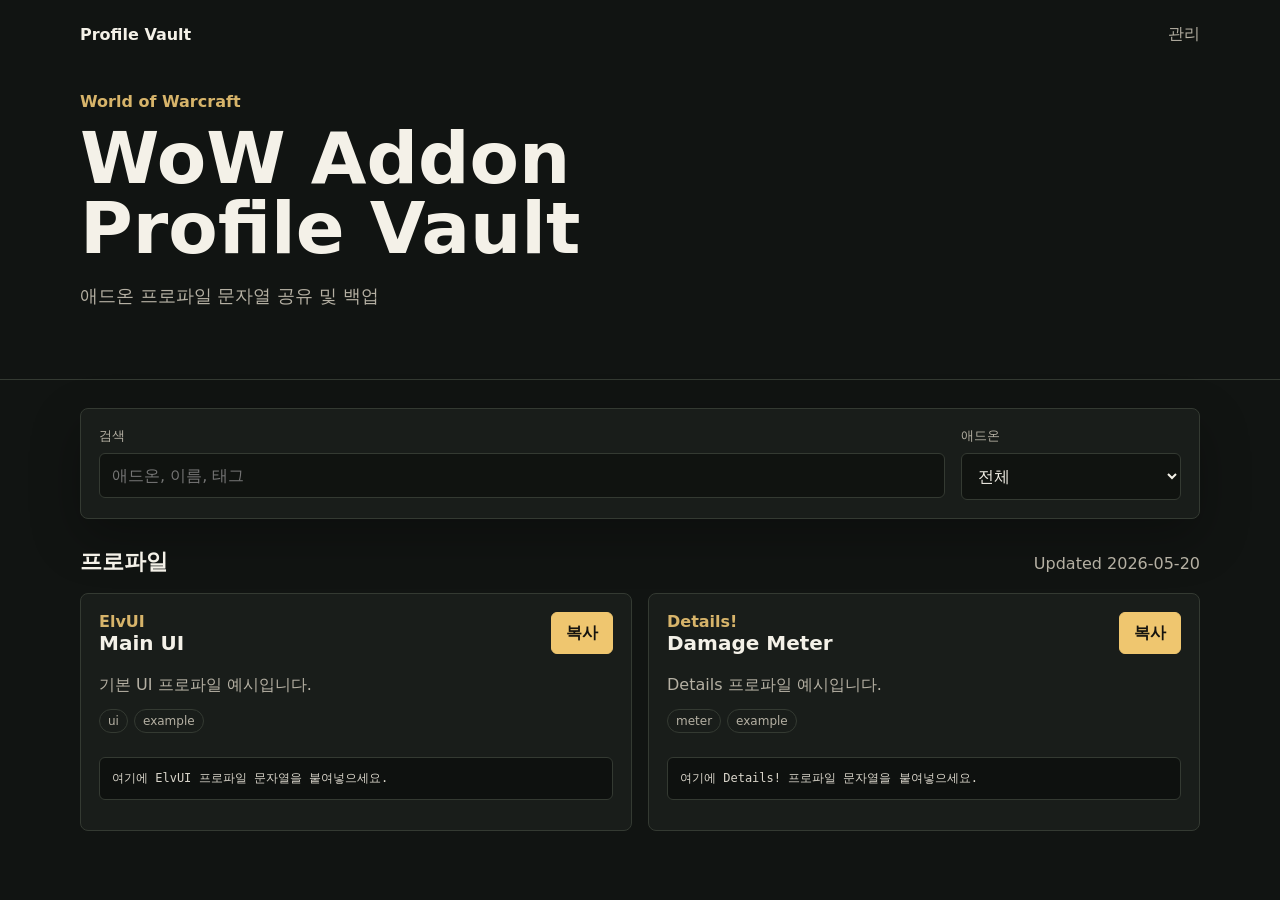
==== index.html @ 618953b2 "Create-WoW-profile-vault-skeleton" ====
<!doctype html>
<html lang="ko">
  <head>
    <meta charset="utf-8">
    <meta name="viewport" content="width=device-width, initial-scale=1">
    <title>WoW Addon Profile Vault</title>
    <link rel="stylesheet" href="assets/styles.css">
    <script defer src="assets/app.js"></script>
  </head>
  <body>
    <header class="site-header">
      <nav class="topbar" aria-label="주요 메뉴">
        <a class="brand" href="index.html">Profile Vault</a>
        <a class="nav-link" href="admin.html">관리</a>
      </nav>
      <section class="hero">
        <div>
          <p class="eyebrow">World of Warcraft</p>
          <h1 id="site-title">애드온 프로파일 보관함</h1>
          <p id="site-subtitle">ElvUI, Details!, DBM, 편집 모드 프로파일을 한곳에서 복사하세요.</p>
        </div>
        <a id="download-link" class="button primary hidden" href="#" target="_blank" rel="noreferrer">백업 다운로드</a>
      </section>
    </header>

    <main class="layout">
      <section class="toolbar" aria-label="검색 및 필터">
        <label class="search-field">
          <span>검색</span>
          <input id="search-input" type="search" placeholder="애드온, 이름, 태그">
        </label>
        <label class="select-field">
          <span>애드온</span>
          <select id="addon-filter">
            <option value="">전체</option>
          </select>
        </label>
      </section>

      <section>
        <div class="section-heading">
          <h2>프로파일</h2>
          <p id="updated-at"></p>
        </div>
        <div id="profile-list" class="profile-grid"></div>
        <p id="empty-state" class="empty hidden">조건에 맞는 프로파일이 없습니다.</p>
      </section>
    </main>
  </body>
</html>
---- assets/styles.css ----
:root {
  color-scheme: dark;
  --bg: #111412;
  --panel: #191d1a;
  --panel-strong: #20261f;
  --text: #f4f1e8;
  --muted: #b5b0a3;
  --line: #343a32;
  --accent: #d7b46a;
  --accent-strong: #efc66f;
  --danger: #e16f5f;
  --shadow: 0 18px 50px rgba(0, 0, 0, 0.28);
  font-family: Inter, ui-sans-serif, system-ui, -apple-system, BlinkMacSystemFont, "Segoe UI", sans-serif;
}

* {
  box-sizing: border-box;
}

body {
  margin: 0;
  background: var(--bg);
  color: var(--text);
}

a {
  color: inherit;
}

button,
input,
select,
textarea {
  font: inherit;
}

.site-header {
  min-height: 380px;
  background:
    linear-gradient(90deg, rgba(17, 20, 18, 0.92), rgba(17, 20, 18, 0.5)),
    url("https://images.unsplash.com/photo-1511512578047-dfb367046420?auto=format&fit=crop&w=1800&q=80");
  background-position: center;
  background-size: cover;
  border-bottom: 1px solid var(--line);
}

.site-header.compact {
  min-height: 270px;
}

.topbar,
.hero,
.layout {
  width: min(1120px, calc(100% - 32px));
  margin: 0 auto;
}

.topbar {
  height: 68px;
  display: flex;
  align-items: center;
  justify-content: space-between;
}

.brand {
  font-weight: 800;
  text-decoration: none;
  letter-spacing: 0;
}

.nav-link {
  color: var(--muted);
  text-decoration: none;
}

.hero {
  min-height: 300px;
  display: flex;
  align-items: center;
  justify-content: space-between;
  gap: 24px;
  padding-bottom: 34px;
}

.compact .hero {
  min-height: 190px;
}

.eyebrow {
  color: var(--accent);
  font-weight: 700;
  margin: 0 0 12px;
}

h1,
h2,
p {
  margin-top: 0;
}

h1 {
  max-width: 760px;
  font-size: clamp(38px, 6vw, 72px);
  line-height: 0.98;
  margin-bottom: 18px;
}

h2 {
  font-size: 22px;
  margin-bottom: 0;
}

.hero p:not(.eyebrow) {
  max-width: 680px;
  color: var(--muted);
  font-size: 18px;
  line-height: 1.6;
  margin-bottom: 0;
}

.layout {
  padding: 28px 0 60px;
}

.toolbar,
.panel {
  background: var(--panel);
  border: 1px solid var(--line);
  border-radius: 8px;
  box-shadow: var(--shadow);
}

.toolbar {
  display: grid;
  grid-template-columns: 1fr 220px;
  gap: 16px;
  padding: 18px;
  margin-bottom: 28px;
}

label span {
  display: block;
  color: var(--muted);
  font-size: 13px;
  margin-bottom: 8px;
}

input,
select,
textarea {
  width: 100%;
  color: var(--text);
  background: #101310;
  border: 1px solid var(--line);
  border-radius: 6px;
  padding: 12px 12px;
  outline: none;
}

textarea {
  resize: vertical;
  min-height: 180px;
  font-family: "Cascadia Mono", Consolas, monospace;
  line-height: 1.45;
}

input:focus,
select:focus,
textarea:focus {
  border-color: var(--accent);
}

.section-heading {
  display: flex;
  align-items: baseline;
  justify-content: space-between;
  gap: 16px;
  margin-bottom: 16px;
}

.section-heading p {
  color: var(--muted);
  margin-bottom: 0;
}

.profile-grid {
  display: grid;
  grid-template-columns: repeat(auto-fit, minmax(290px, 1fr));
  gap: 16px;
}

.profile-card {
  display: grid;
  gap: 12px;
  background: var(--panel);
  border: 1px solid var(--line);
  border-radius: 8px;
  padding: 18px;
}

.profile-card header {
  display: flex;
  align-items: flex-start;
  justify-content: space-between;
  gap: 14px;
}

.profile-card h3 {
  margin: 0 0 6px;
  font-size: 20px;
}

.profile-card .addon {
  color: var(--accent);
  font-weight: 700;
}

.profile-card p {
  color: var(--muted);
  line-height: 1.5;
  margin-bottom: 0;
}

.profile-body {
  max-height: 130px;
  overflow: hidden;
  color: #d9d5ca;
  background: #0e110f;
  border: 1px solid var(--line);
  border-radius: 6px;
  padding: 12px;
  white-space: pre-wrap;
  word-break: break-all;
  font-family: "Cascadia Mono", Consolas, monospace;
  font-size: 12px;
}

.tags {
  display: flex;
  flex-wrap: wrap;
  gap: 6px;
}

.tag {
  color: var(--muted);
  border: 1px solid var(--line);
  border-radius: 999px;
  padding: 4px 8px;
  font-size: 12px;
}

.button {
  min-height: 42px;
  display: inline-flex;
  align-items: center;
  justify-content: center;
  gap: 8px;
  color: var(--text);
  background: var(--panel-strong);
  border: 1px solid var(--line);
  border-radius: 6px;
  padding: 0 14px;
  cursor: pointer;
  text-decoration: none;
  white-space: nowrap;
}

.button:hover {
  border-color: var(--accent);
}

.button.primary {
  color: #15130f;
  background: var(--accent-strong);
  border-color: var(--accent-strong);
  font-weight: 800;
}

.button.danger {
  color: var(--danger);
}

.hidden {
  display: none !important;
}

.empty {
  color: var(--muted);
  padding: 32px;
  text-align: center;
  border: 1px dashed var(--line);
  border-radius: 8px;
}

.admin-layout {
  display: grid;
  gap: 18px;
}

.panel {
  padding: 18px;
}

.form-grid {
  display: grid;
  grid-template-columns: repeat(2, minmax(0, 1fr));
  gap: 16px;
}

.wide,
.actions {
  grid-column: 1 / -1;
}

.actions {
  display: flex;
  flex-wrap: wrap;
  gap: 10px;
}

.admin-list {
  display: grid;
  gap: 10px;
}

.admin-item {
  width: 100%;
  display: flex;
  align-items: center;
  justify-content: space-between;
  gap: 16px;
  color: var(--text);
  background: #101310;
  border: 1px solid var(--line);
  border-radius: 6px;
  padding: 14px;
  text-align: left;
  cursor: pointer;
}

.admin-item strong {
  display: block;
}

.admin-item span {
  color: var(--muted);
}

@media (max-width: 760px) {
  .hero {
    align-items: flex-start;
    justify-content: flex-end;
    flex-direction: column;
  }

  .toolbar,
  .form-grid {
    grid-template-columns: 1fr;
  }

  .section-heading {
    align-items: flex-start;
    flex-direction: column;
  }
}
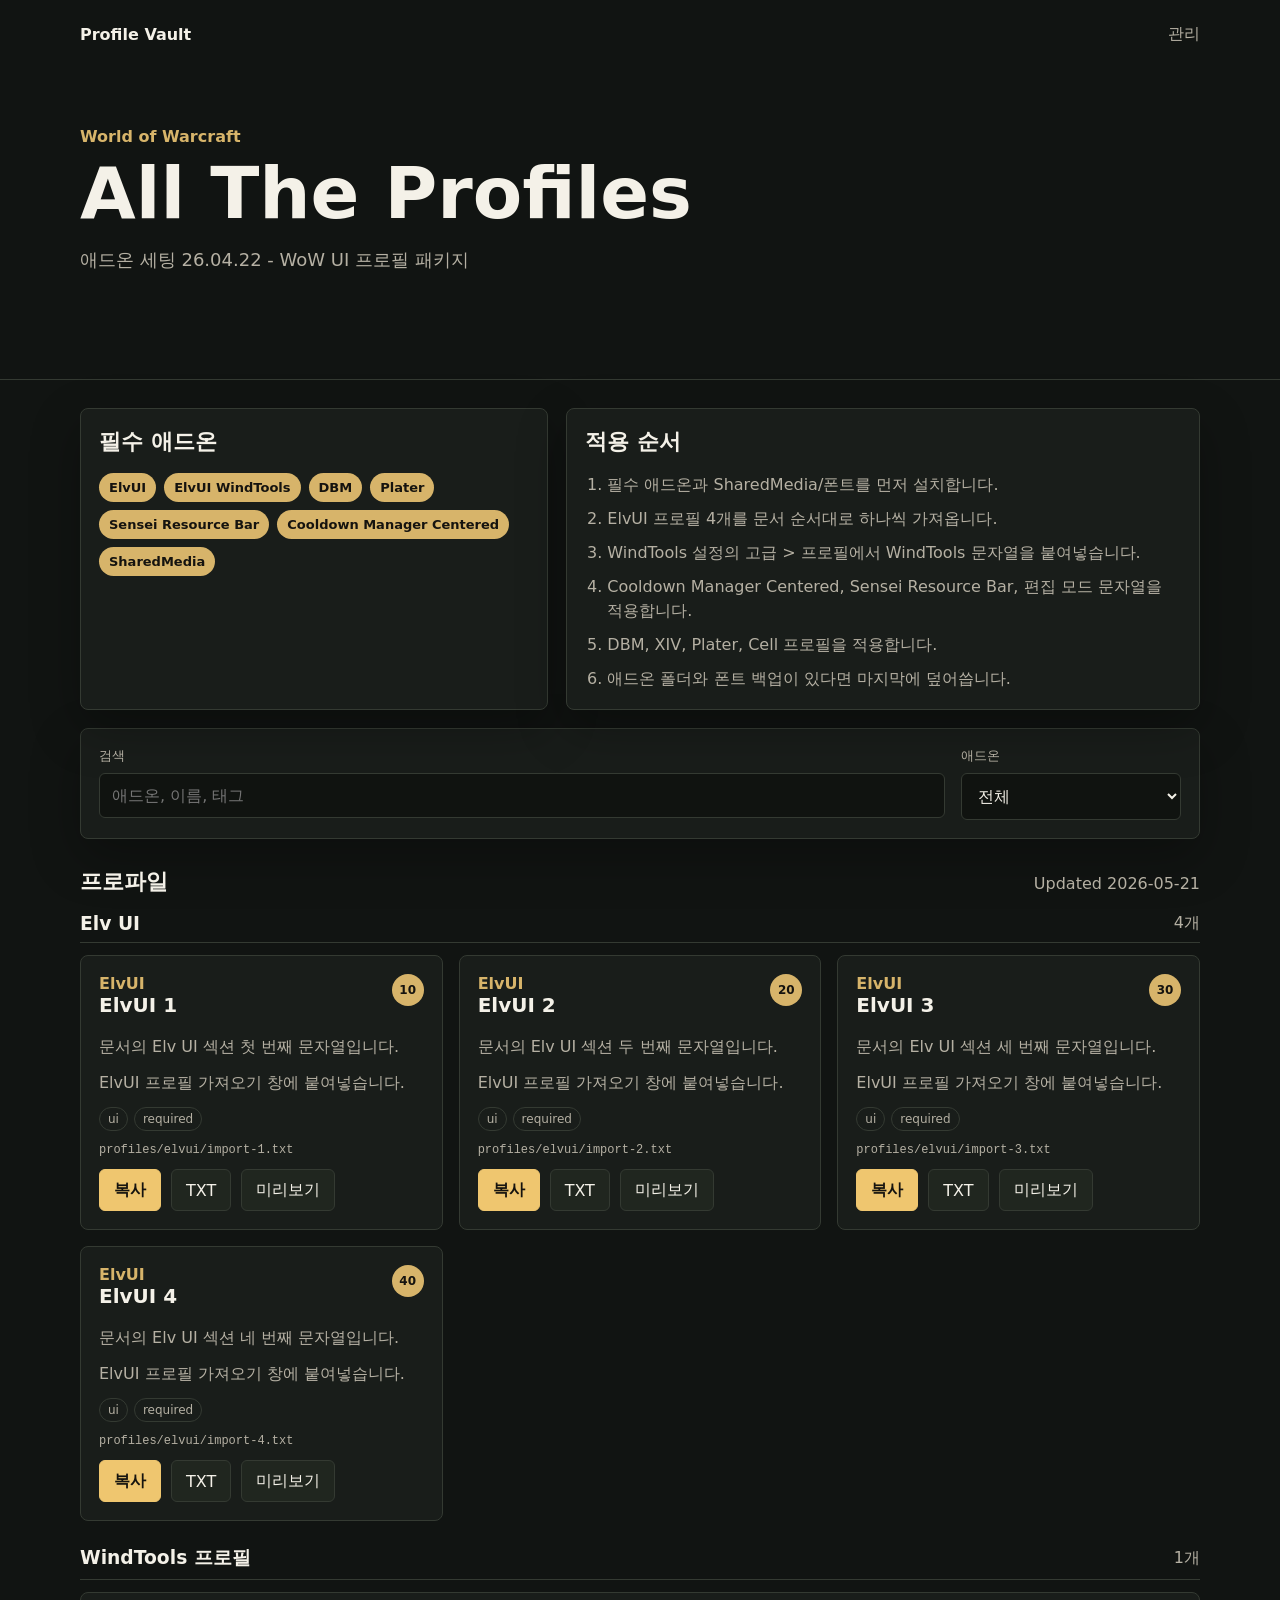
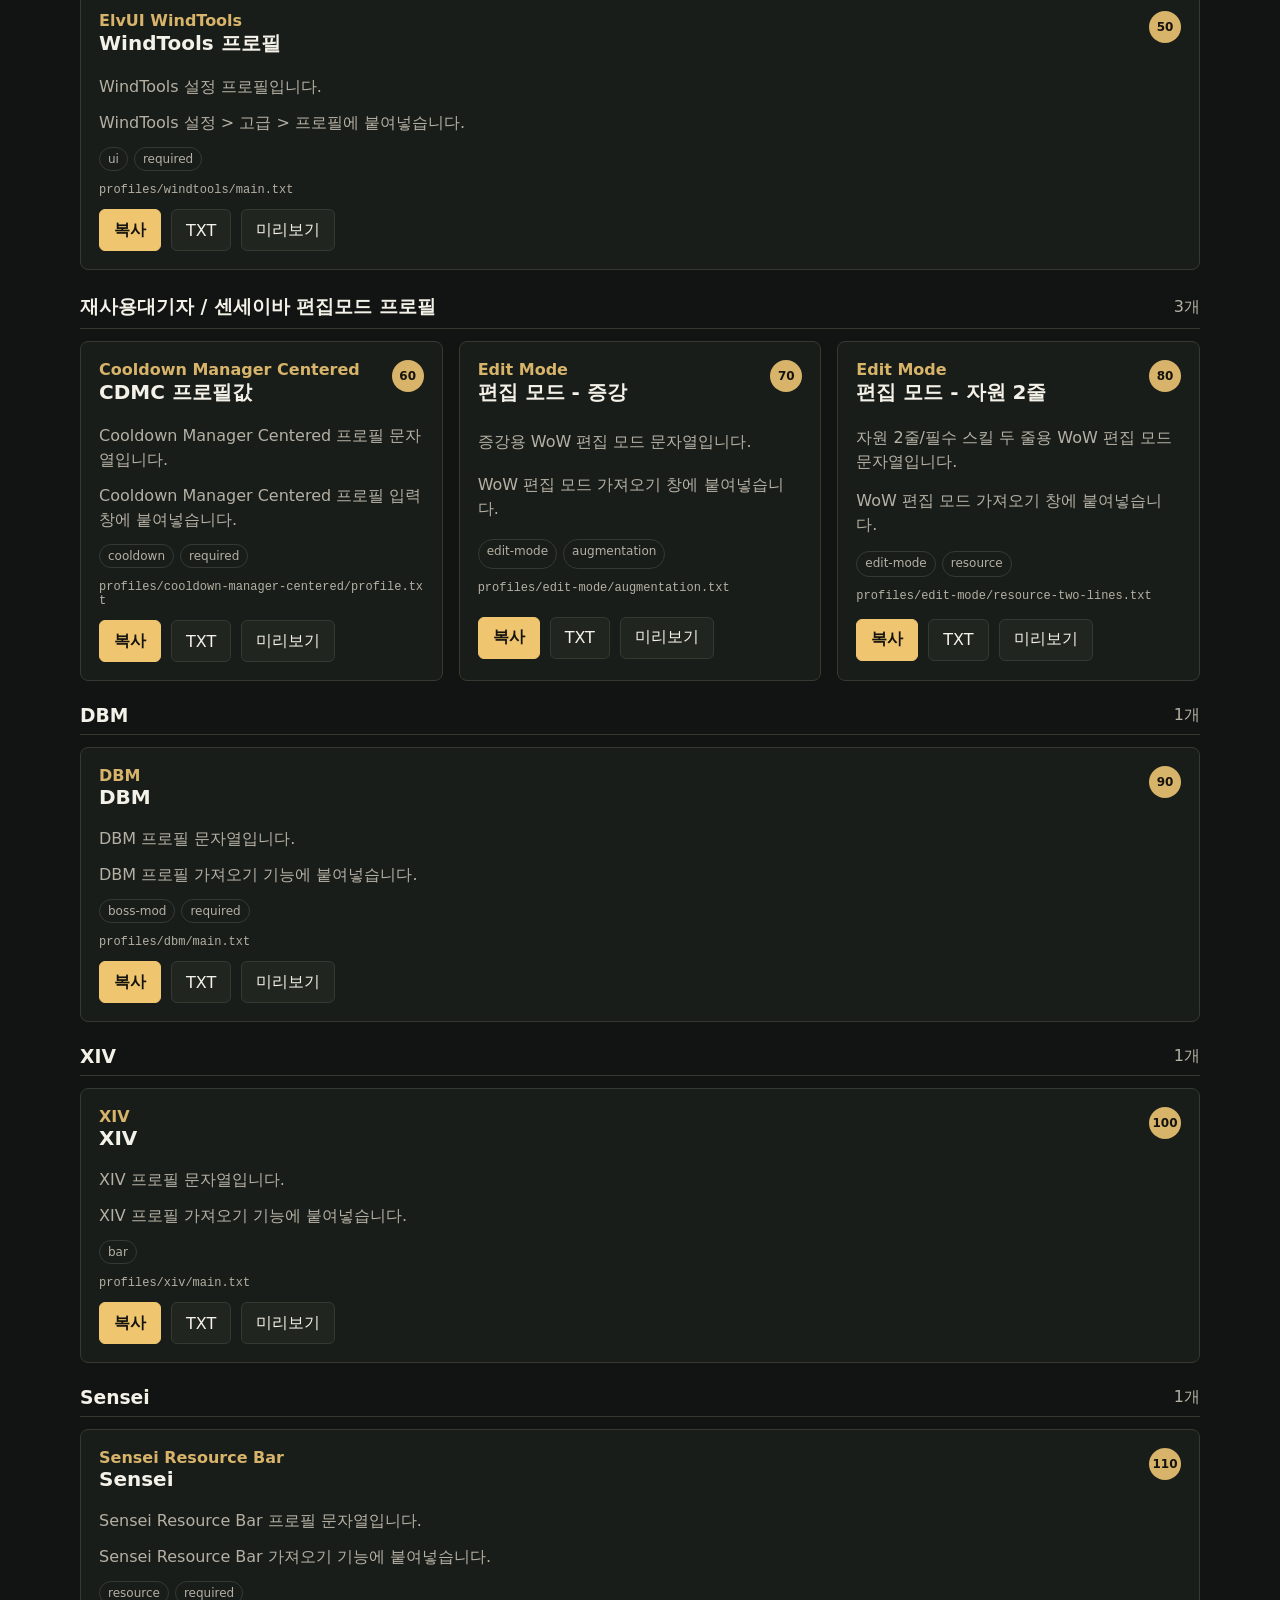
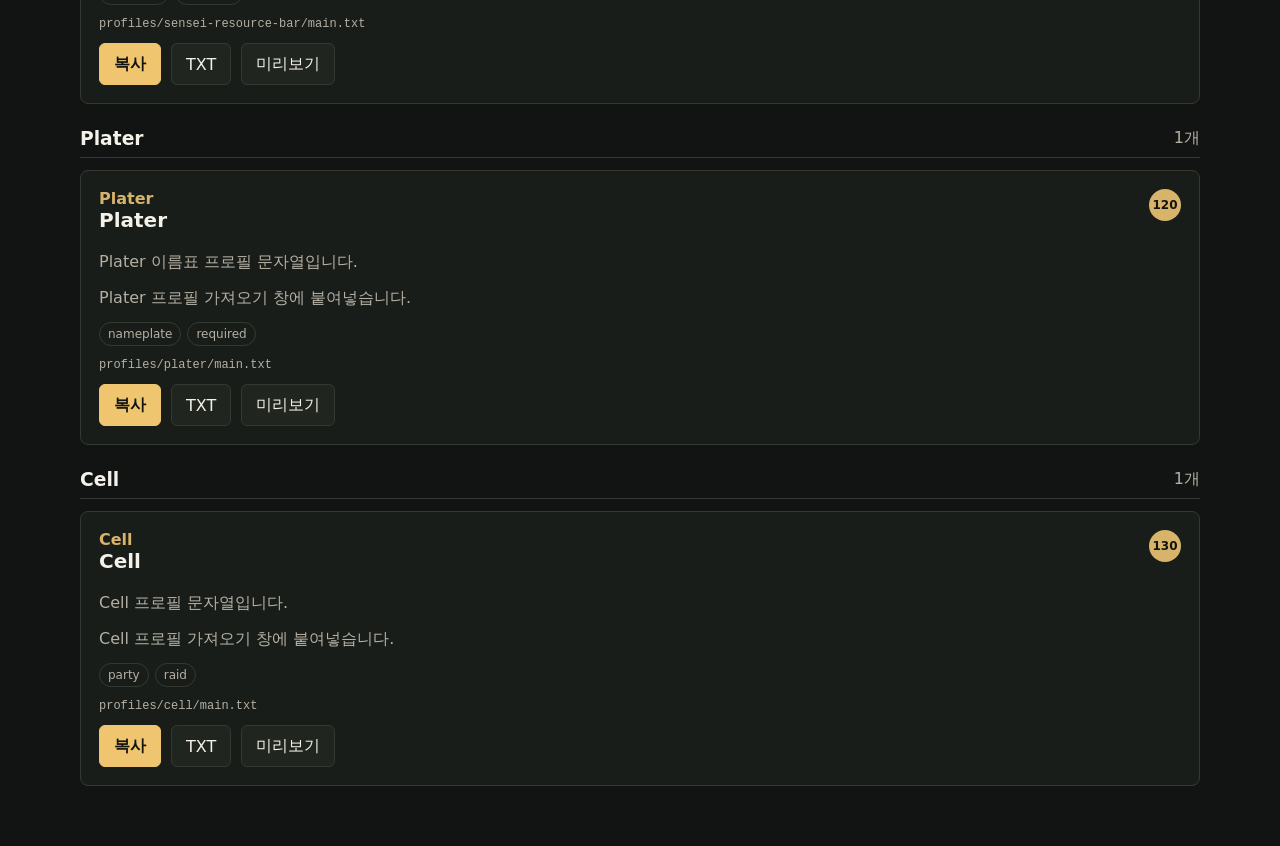
==== commit c9ce5d3d: "Add-document-based-site-structure" ====
--- a/index.html
+++ b/index.html
@@ -24,6 +24,21 @@
     </header>
 
     <main class="layout">
+      <section class="setup-overview">
+        <div class="overview-block">
+          <div class="section-heading">
+            <h2>필수 애드온</h2>
+          </div>
+          <div id="required-addons" class="pill-list"></div>
+        </div>
+        <div class="overview-block">
+          <div class="section-heading">
+            <h2>적용 순서</h2>
+          </div>
+          <ol id="apply-order" class="step-list"></ol>
+        </div>
+      </section>
+
       <section class="toolbar" aria-label="검색 및 필터">
         <label class="search-field">
           <span>검색</span>
--- a/assets/styles.css
+++ b/assets/styles.css
@@ -110,6 +110,11 @@
   margin-bottom: 0;
 }
 
+h3,
+h4 {
+  margin-top: 0;
+}
+
 .hero p:not(.eyebrow) {
   max-width: 680px;
   color: var(--muted);
@@ -128,6 +133,45 @@
   border: 1px solid var(--line);
   border-radius: 8px;
   box-shadow: var(--shadow);
+}
+
+.setup-overview {
+  display: grid;
+  grid-template-columns: minmax(0, 0.85fr) minmax(0, 1.15fr);
+  gap: 18px;
+  margin-bottom: 18px;
+}
+
+.overview-block {
+  background: var(--panel);
+  border: 1px solid var(--line);
+  border-radius: 8px;
+  padding: 18px;
+  box-shadow: var(--shadow);
+}
+
+.pill-list {
+  display: flex;
+  flex-wrap: wrap;
+  gap: 8px;
+}
+
+.pill {
+  color: #15130f;
+  background: var(--accent);
+  border-radius: 999px;
+  padding: 7px 10px;
+  font-size: 13px;
+  font-weight: 800;
+}
+
+.step-list {
+  display: grid;
+  gap: 10px;
+  margin: 0;
+  padding-left: 22px;
+  color: var(--muted);
+  line-height: 1.5;
 }
 
 .toolbar {
@@ -185,6 +229,33 @@
 
 .profile-grid {
   display: grid;
+  gap: 24px;
+}
+
+.profile-group {
+  display: grid;
+  gap: 12px;
+}
+
+.group-heading {
+  display: flex;
+  align-items: center;
+  justify-content: space-between;
+  border-bottom: 1px solid var(--line);
+  padding-bottom: 8px;
+}
+
+.group-heading h3 {
+  margin-bottom: 0;
+}
+
+.group-heading span,
+.instruction {
+  color: var(--muted);
+}
+
+.profile-grid-inner {
+  display: grid;
   grid-template-columns: repeat(auto-fit, minmax(290px, 1fr));
   gap: 16px;
 }
@@ -205,7 +276,7 @@
   gap: 14px;
 }
 
-.profile-card h3 {
+.profile-card h4 {
   margin: 0 0 6px;
   font-size: 20px;
 }
@@ -213,6 +284,19 @@
 .profile-card .addon {
   color: var(--accent);
   font-weight: 700;
+}
+
+.order-badge {
+  min-width: 32px;
+  height: 32px;
+  display: inline-flex;
+  align-items: center;
+  justify-content: center;
+  color: #15130f;
+  background: var(--accent);
+  border-radius: 50%;
+  font-size: 12px;
+  font-weight: 900;
 }
 
 .profile-card p {
@@ -235,6 +319,18 @@
   font-size: 12px;
 }
 
+.profile-body:not(.hidden) {
+  max-height: 260px;
+  overflow: auto;
+}
+
+.profile-meta {
+  color: var(--muted);
+  font-family: "Cascadia Mono", Consolas, monospace;
+  font-size: 12px;
+  word-break: break-all;
+}
+
 .tags {
   display: flex;
   flex-wrap: wrap;
@@ -318,6 +414,15 @@
   gap: 10px;
 }
 
+.compact-actions {
+  align-items: center;
+}
+
+.file-field {
+  display: block;
+  margin-top: 16px;
+}
+
 .admin-list {
   display: grid;
   gap: 10px;
@@ -344,6 +449,15 @@
 
 .admin-item span {
   color: var(--muted);
+}
+
+.admin-item small {
+  display: block;
+  color: var(--muted);
+  font-family: "Cascadia Mono", Consolas, monospace;
+  font-size: 12px;
+  margin-top: 5px;
+  word-break: break-all;
 }
 
 @media (max-width: 760px) {
@@ -354,6 +468,7 @@
   }
 
   .toolbar,
+  .setup-overview,
   .form-grid {
     grid-template-columns: 1fr;
   }
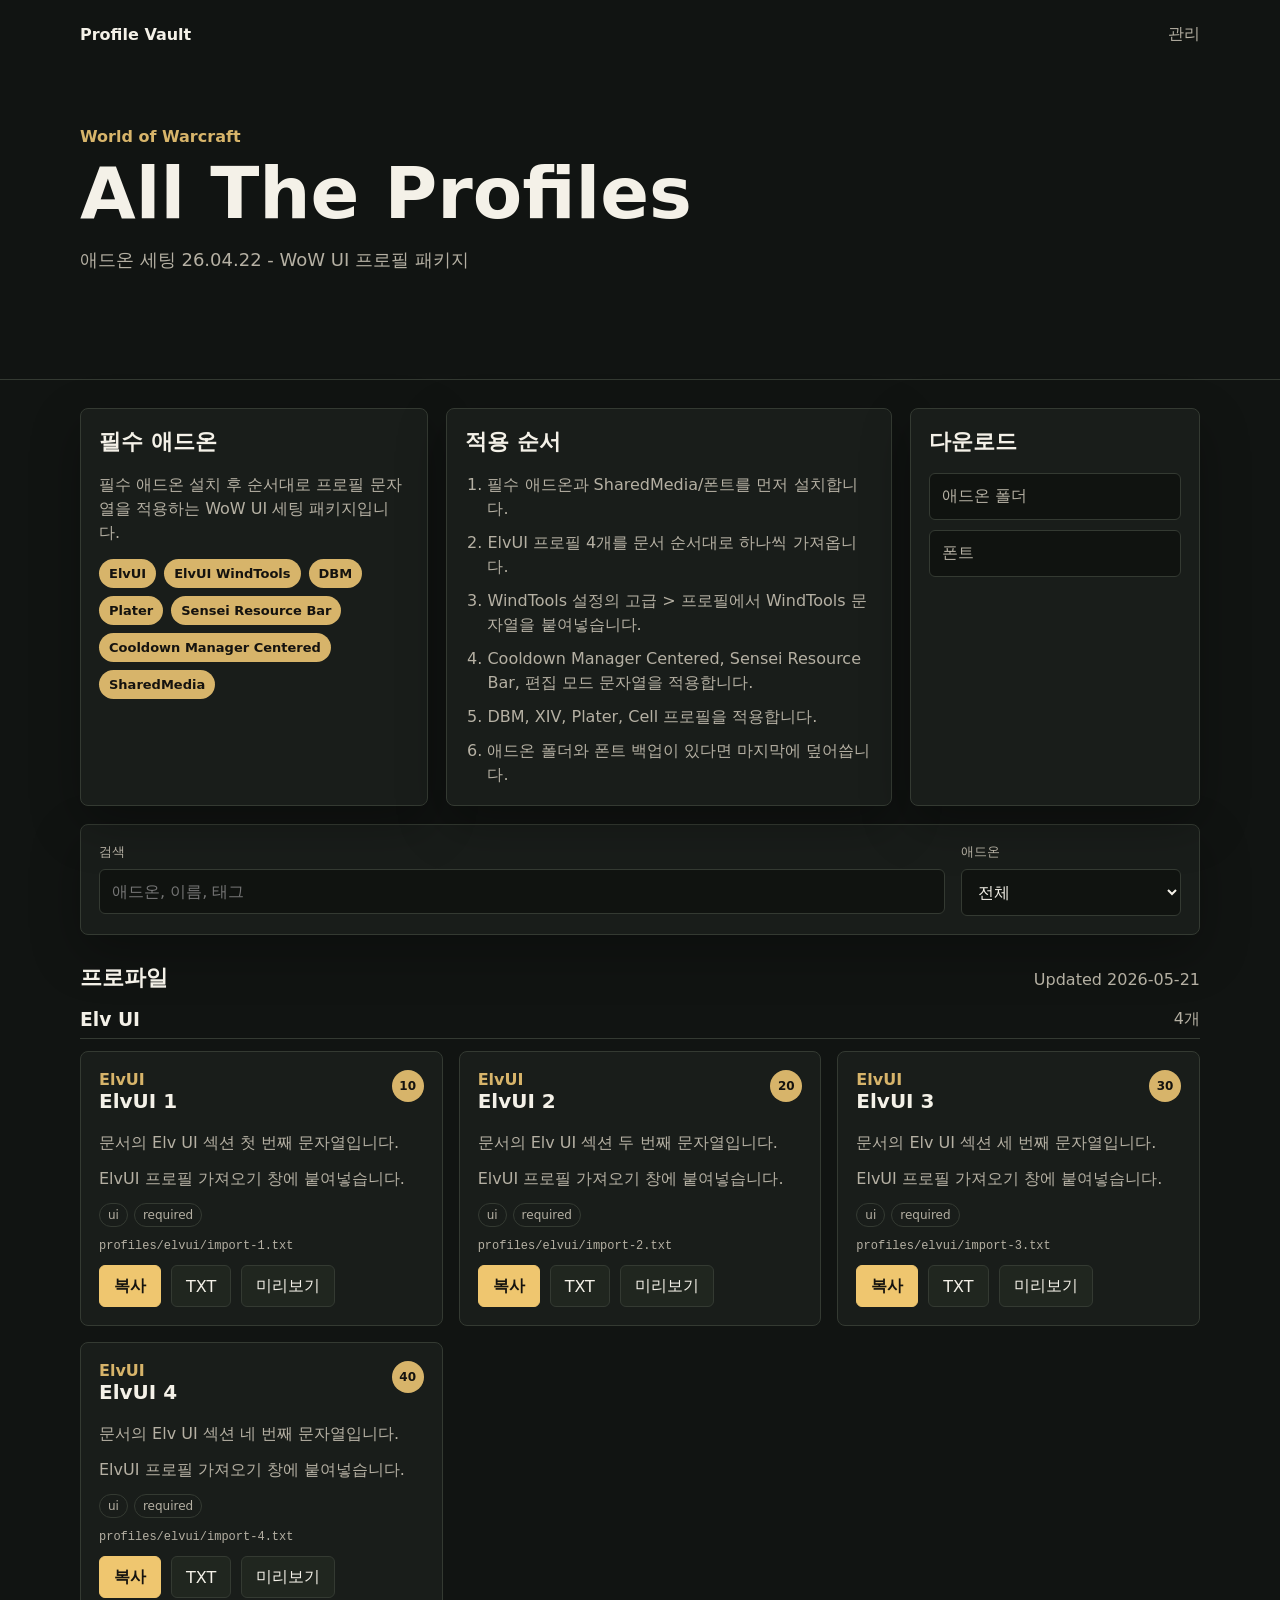
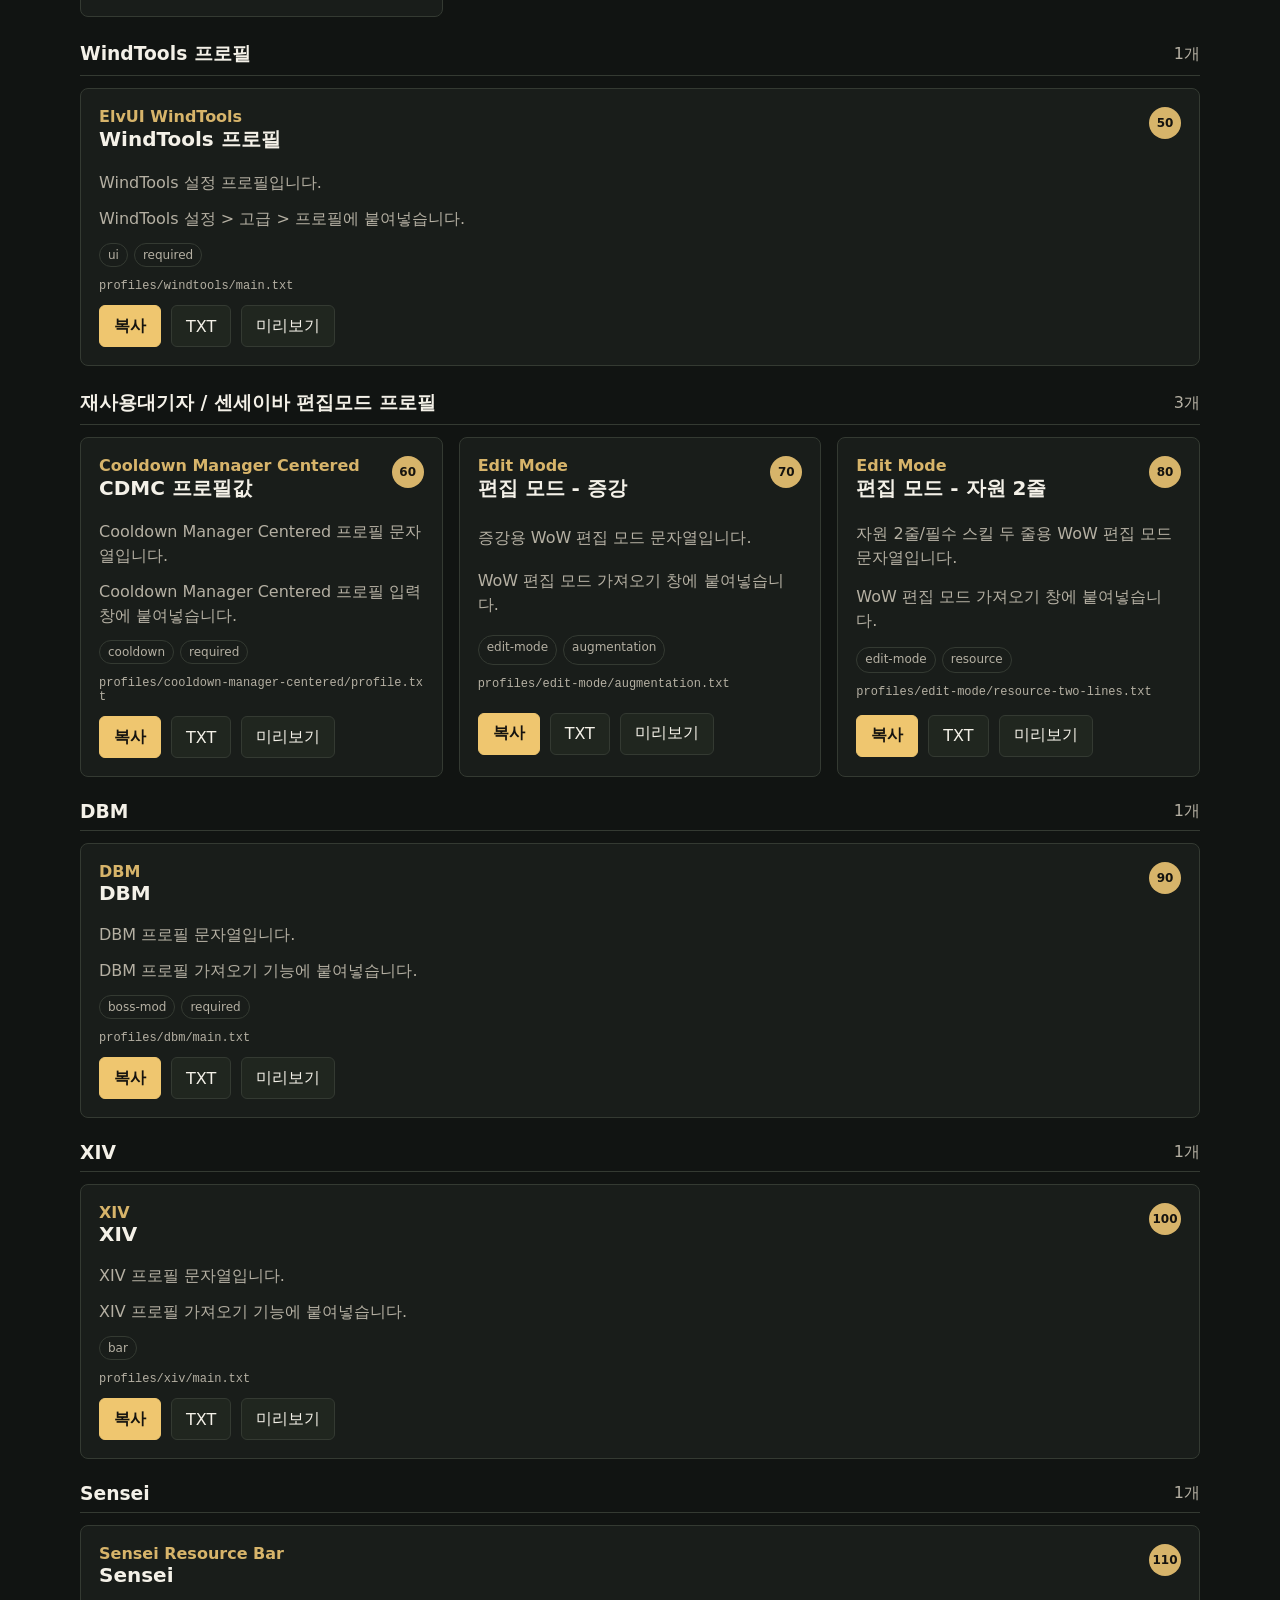
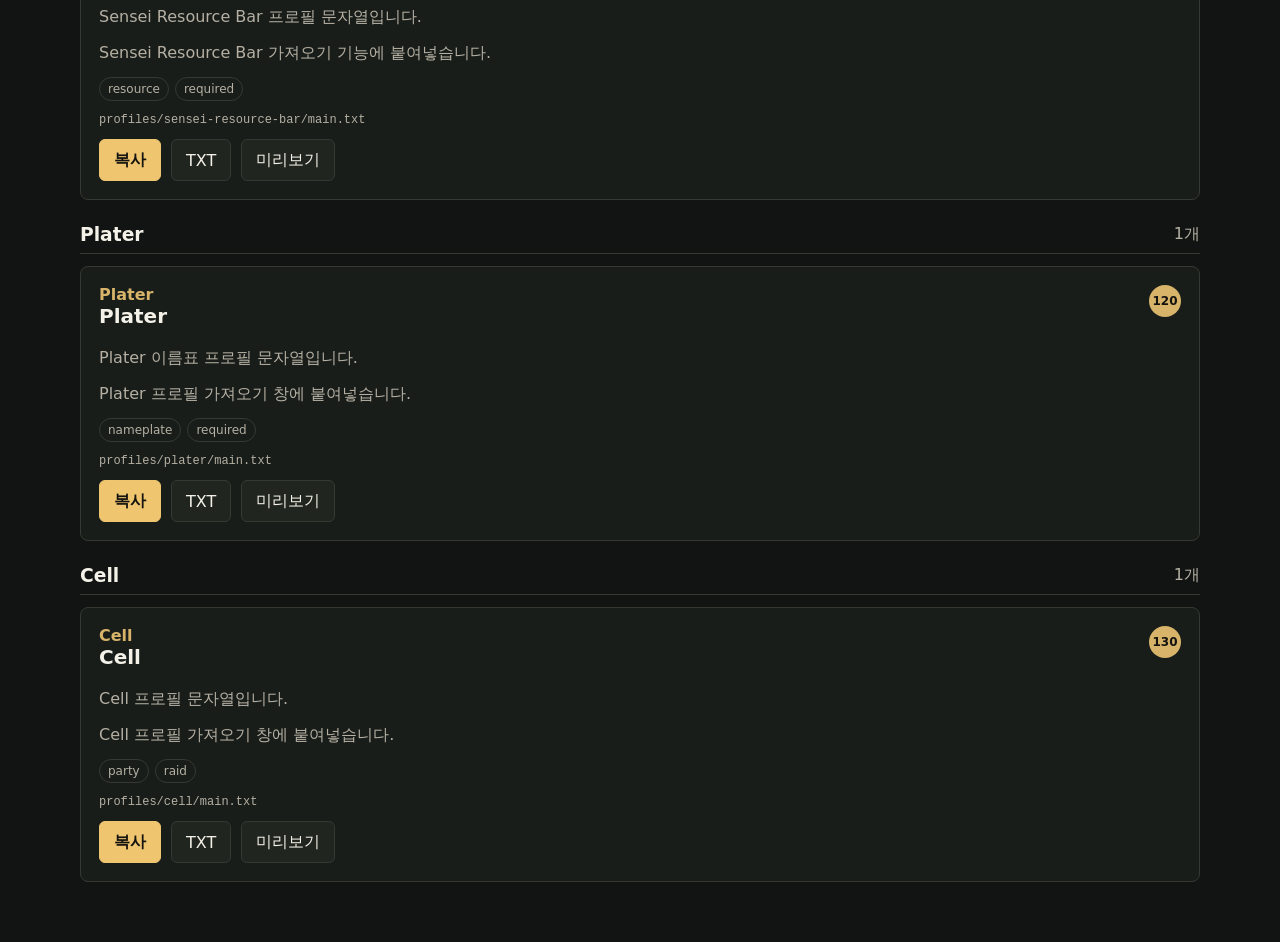
==== commit c472cbea: "Add-admin-site-content-editor" ====
--- a/index.html
+++ b/index.html
@@ -29,6 +29,7 @@
           <div class="section-heading">
             <h2>필수 애드온</h2>
           </div>
+          <p id="package-summary" class="overview-copy"></p>
           <div id="required-addons" class="pill-list"></div>
         </div>
         <div class="overview-block">
@@ -36,6 +37,12 @@
             <h2>적용 순서</h2>
           </div>
           <ol id="apply-order" class="step-list"></ol>
+        </div>
+        <div class="overview-block">
+          <div class="section-heading">
+            <h2>다운로드</h2>
+          </div>
+          <div id="resource-links" class="resource-list"></div>
         </div>
       </section>
 
--- a/assets/styles.css
+++ b/assets/styles.css
@@ -137,7 +137,7 @@
 
 .setup-overview {
   display: grid;
-  grid-template-columns: minmax(0, 0.85fr) minmax(0, 1.15fr);
+  grid-template-columns: minmax(0, 0.9fr) minmax(0, 1.15fr) minmax(0, 0.75fr);
   gap: 18px;
   margin-bottom: 18px;
 }
@@ -154,6 +154,12 @@
   display: flex;
   flex-wrap: wrap;
   gap: 8px;
+}
+
+.overview-copy {
+  color: var(--muted);
+  line-height: 1.5;
+  margin-bottom: 14px;
 }
 
 .pill {
@@ -174,6 +180,32 @@
   line-height: 1.5;
 }
 
+.resource-list {
+  display: grid;
+  gap: 10px;
+}
+
+.resource-item {
+  display: flex;
+  align-items: center;
+  justify-content: space-between;
+  gap: 12px;
+  color: var(--text);
+  background: #101310;
+  border: 1px solid var(--line);
+  border-radius: 6px;
+  padding: 12px;
+  text-decoration: none;
+}
+
+.resource-item.disabled {
+  color: var(--muted);
+}
+
+.resource-item small {
+  color: var(--muted);
+}
+
 .toolbar {
   display: grid;
   grid-template-columns: 1fr 220px;
